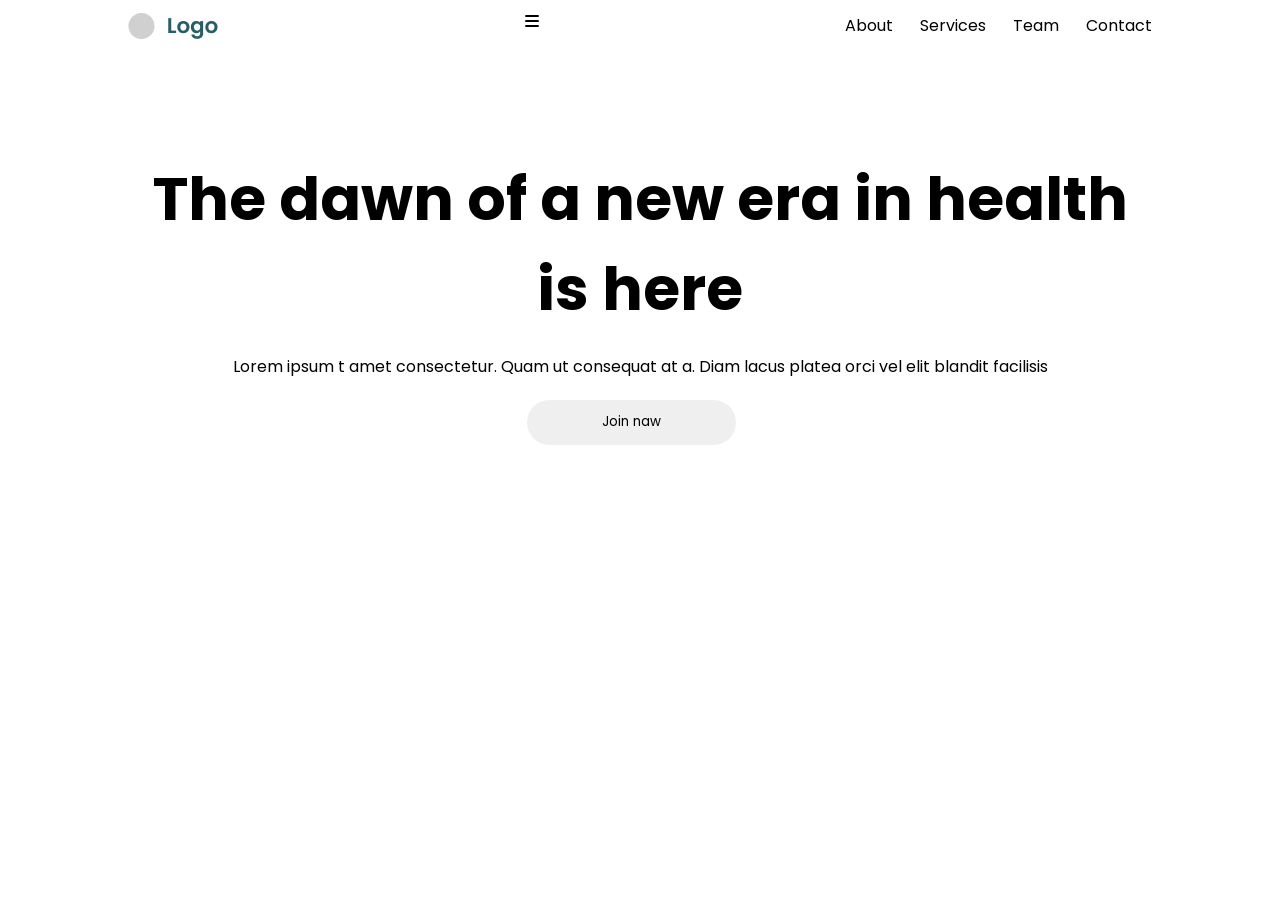
==== task6/index.html @ 7378f709 "Add task8" ====
<!DOCTYPE html>
<html lang="en">
<head>
    <meta charset="UTF-8">
    <meta name="viewport" content="width=device-width, initial-scale=1.0">
    <title>Web-design-summer </title>
    <link rel="icon" href="image/5610944.png">
    <link rel="preconnect" href="https://fonts.googleapis.com">
    <link rel="preconnect" href="https://fonts.gstatic.com" crossorigin>
    <link href="https://fonts.googleapis.com/css2?family=Poppins:ital,wght@0,100;0,200;0,300;0,400;0,500;0,600;0,700;0,800;0,900;1,100;1,200;1,300;1,400;1,500;1,600;1,700;1,800;1,900&display=swap" rel="stylesheet">
    <link rel="stylesheet" href="css/style.css">
    <link rel="stylesheet" href="css/media.css">
    <link rel="stylesheet" href="css/all.min.css">
</head>
<body>
    <nav class="container">
        <div class="d-flex">
            <img src="image/Logo.png" alt="" class="" >
            <i class="fa-solid fa-bars d-none"></i>
            
            <ul class="d-flex w-30 d-none-m">
                <li class="li-nav"><a href="" class="">About</a></li>
                <li class="li-nav"><a href="" class="">Services</a></li>
                <li class="li-nav"><a href="" class="">Team</a></li>
                <li class="li-nav"><a href="" class="">Contact</a></li>
            </ul>
        </div>
    </nav>
    <section class="container">
        <div class="m-big-top-bottom">
            <h1 class="t-center">The dawn of a new era in health is here</h1>
            <p class="t-center m-top-bottom">Lorem ipsum t amet consectetur. Quam ut consequat at a. Diam lacus platea orci vel elit blandit facilisis</p>
            <div class="p-center"><button class="btn">Join naw</button></div>
        </div>
    </section>
    <section class="bg-grey">
        <div class="container">


        </div>
    </section>
    
</body>
</html>
---- task6/css/style.css ----
*{
    margin: 0%;
    padding: 0%;
    box-sizing: border-box;
    border: 0;
    font-family: "Poppins", sans-serif;
}
li{
    list-style: none;
}
a{
    text-decoration: none;
    color: #000;
   
}
nav{
    position: sticky;
    top: 0px;
    padding-bottom: 1%;
    padding-top: 1%
}
h1{
    font-size: 60px;
    
}







.container{
    width: 80%;
    margin: auto;
}
.d-flex{
    display: flex;
    justify-content: space-between;
    flex-wrap: wrap;
   
}
.m-big-top-bottom{
    margin-top: 10%;
    margin-bottom: 10%;
}
.m-top-bottom{
    margin-top: 2%;
    margin-bottom: 2%;
}
.t-center{
    text-align: center;
}
.p-center{
    padding-left: 39%;
}
.d-none{
    display: none;
}





.w-30{
    width: 30%;
}


.bg-grey{
    background-color: gray;
}
.btn{
    padding: 2% 12%;
    border-radius: 50px;
}
---- task6/css/media.css ----
@media (max-width: 884px) {

 
    





















}
@media (max-width: 360px) {
    .d-none-m{
        display: none;
    }
    .d-none{
        display: inline;
    }
    h1{
        font-size: 40px;
    }
   






















}
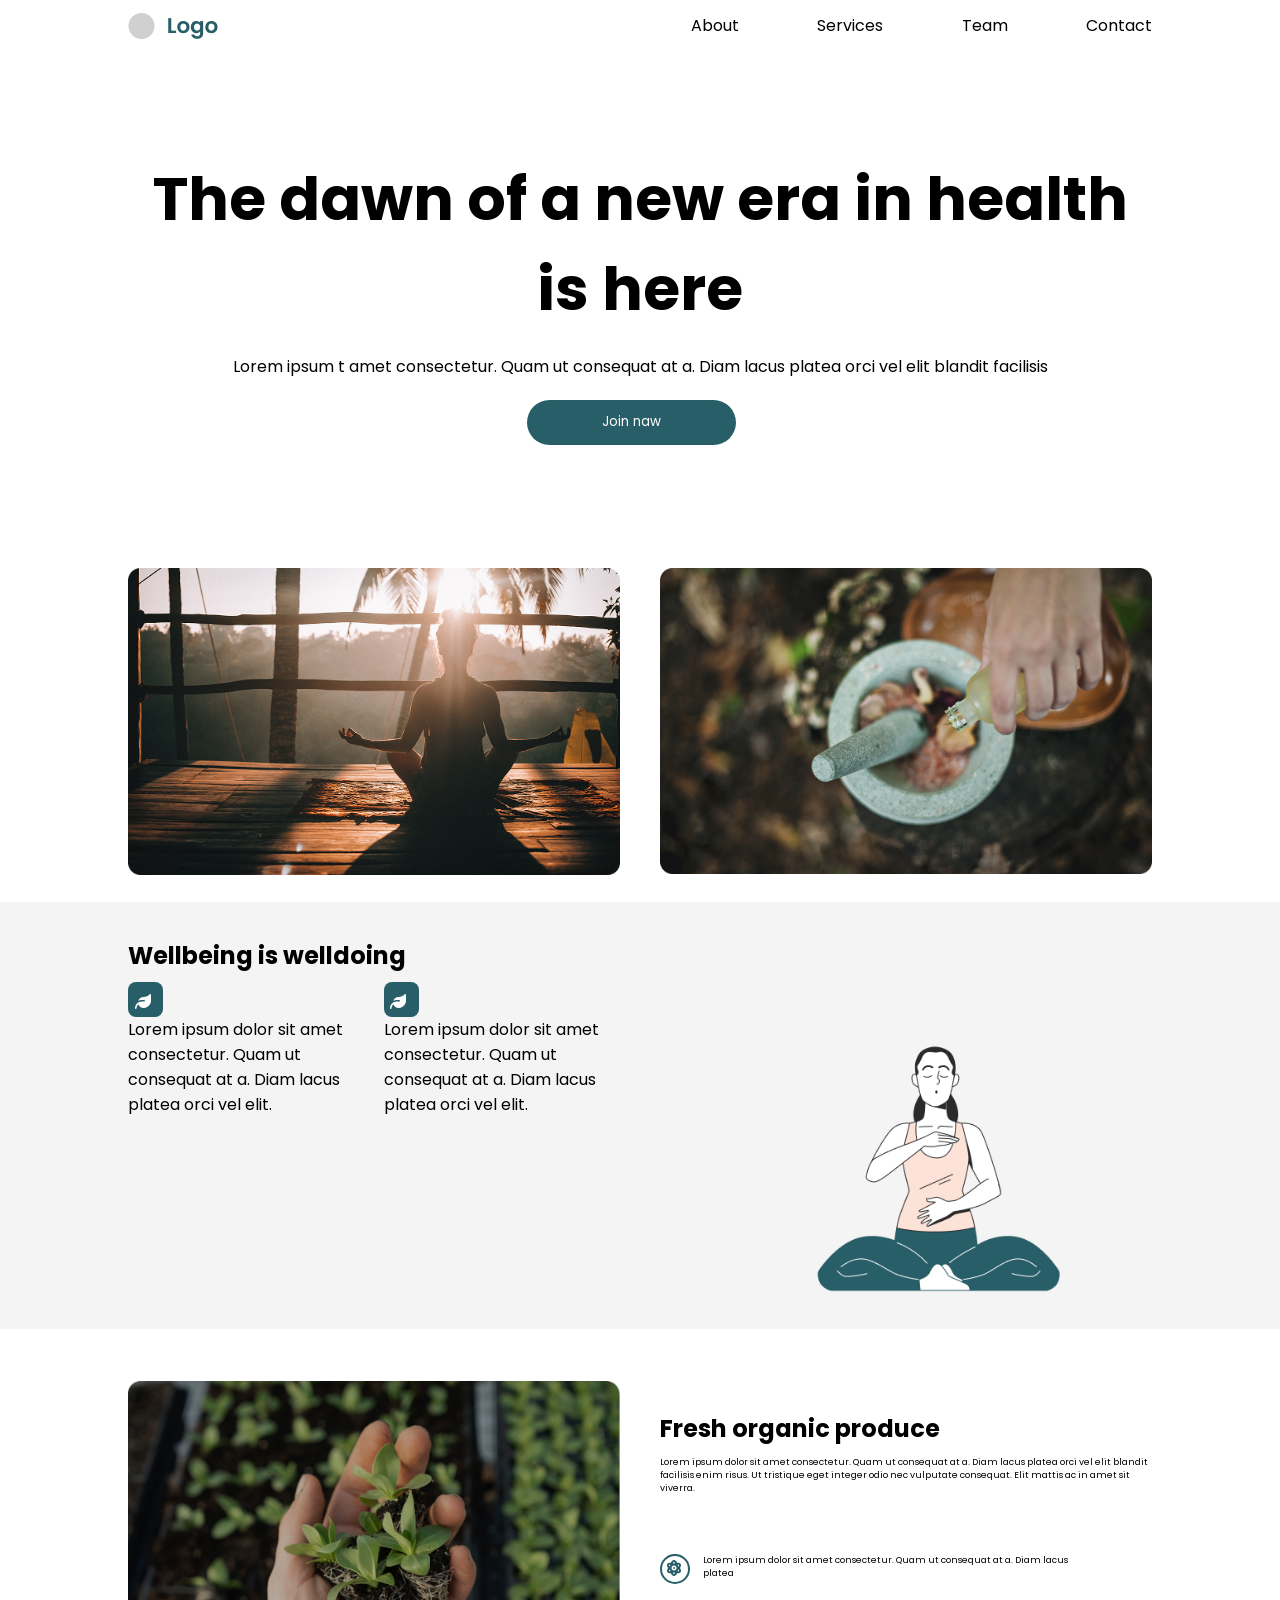
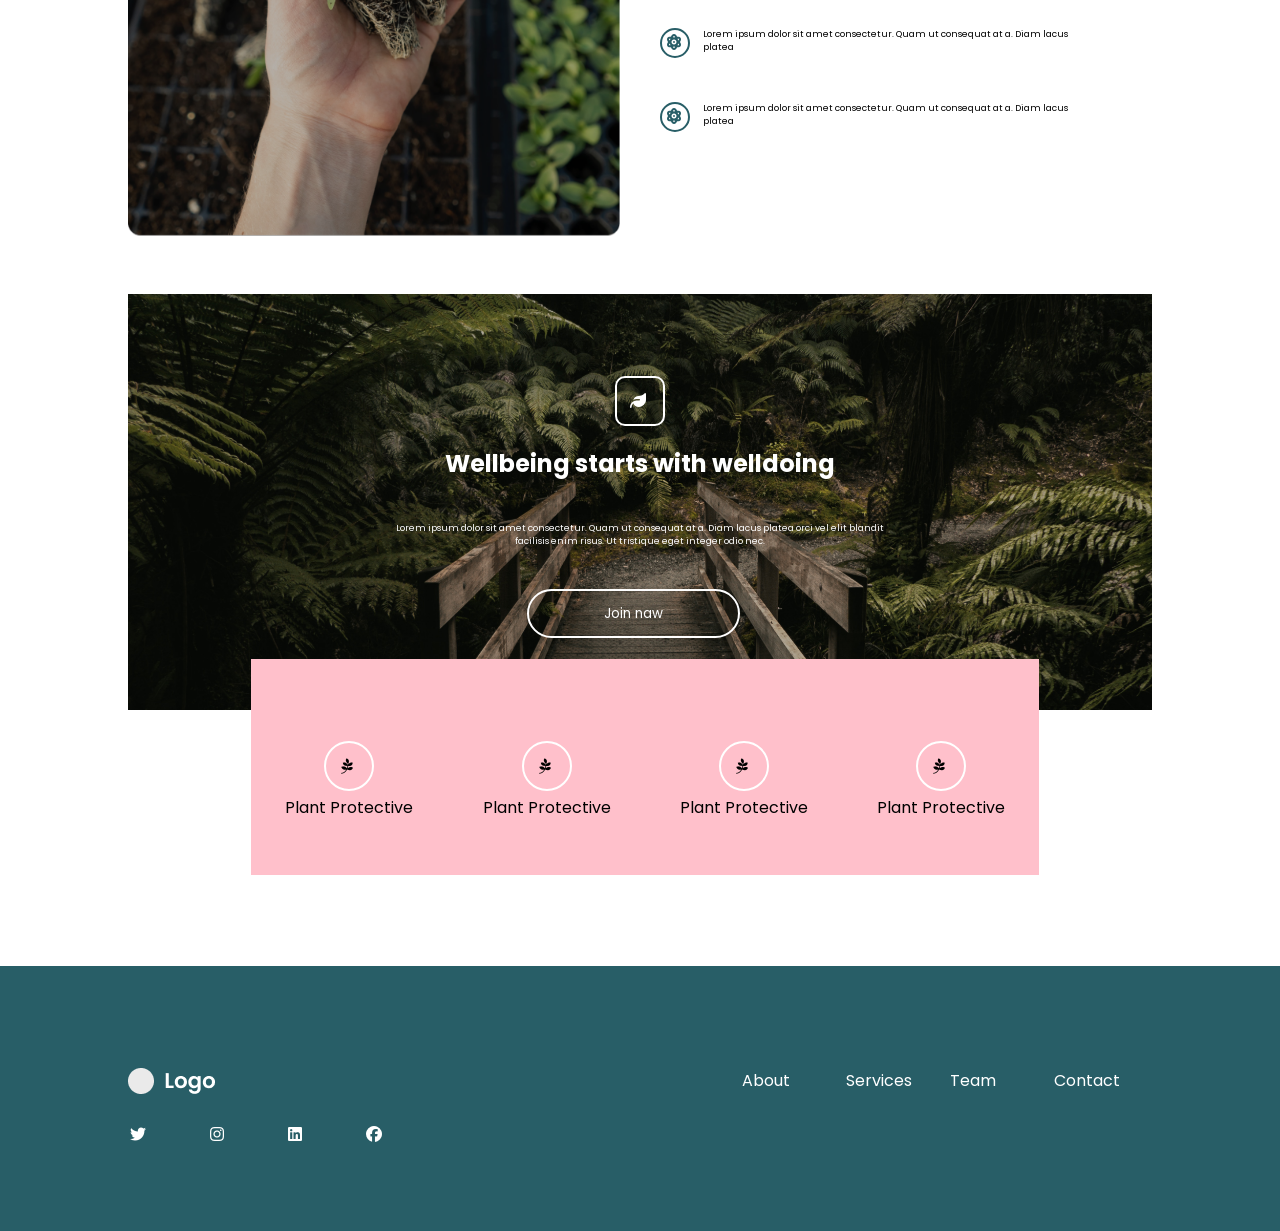
==== commit 6f6609bb: "Update task6 and task8" ====
--- a/task6/index.html
+++ b/task6/index.html
@@ -13,32 +13,137 @@
     <link rel="stylesheet" href="css/all.min.css">
 </head>
 <body>
-    <nav class="container">
+    <nav class="bg-white">
+        <div class="container">
         <div class="d-flex">
             <img src="image/Logo.png" alt="" class="" >
-            <i class="fa-solid fa-bars d-none"></i>
+            <div class="d-none"><i class="fa-solid fa-bars"></i></div>
             
-            <ul class="d-flex w-30 d-none-m">
+            
+            <ul class="d-flex w-45 d-none-media">
                 <li class="li-nav"><a href="" class="">About</a></li>
                 <li class="li-nav"><a href="" class="">Services</a></li>
                 <li class="li-nav"><a href="" class="">Team</a></li>
                 <li class="li-nav"><a href="" class="">Contact</a></li>
             </ul>
         </div>
+        </div>
     </nav>
     <section class="container">
         <div class="m-big-top-bottom">
             <h1 class="t-center">The dawn of a new era in health is here</h1>
             <p class="t-center m-top-bottom">Lorem ipsum t amet consectetur. Quam ut consequat at a. Diam lacus platea orci vel elit blandit facilisis</p>
-            <div class="p-center"><button class="btn">Join naw</button></div>
+            <div class="p-center"><button class="btn bg-green c-white">Join naw</button></div>
+        </div>
+    </section>
+    <section class="container">
+        <div class="d-flex p-tob-bottom">
+            <div class="w-48"><img src="image/jared-rice-xce530fBHrk-unsplash 1.png" alt="" class="w-100"></div>
+            <div class="w-48"><img src="image/katherine-hanlon-mod2s3-qFOc-unsplash 1.png" alt="" class="w-100"></div>
         </div>
     </section>
     <section class="bg-grey">
+        <div class="container d-flex p-tob-bottom">
+            <div class="w-48 w-big-48">
+                <h2 class="p-tob-bottom text-center-media">Wellbeing is welldoing</h2>
+                <div class="d-flex">
+                    <div class="w-48">
+                        <div class="border-leaf bg-green text-center-media">
+                            <i class="fa-solid fa-leaf c-white "></i>
+                        </div>
+                        <p class="text-center-media">Lorem ipsum dolor sit amet consectetur. Quam ut consequat at a. Diam lacus platea orci vel elit.</p>
+                    </div>
+                    <div class="w-48">
+                        <div class="border-leaf bg-green text-center-media">
+                            <i class="fa-solid fa-leaf c-white"></i>
+                        </div>
+                        <p class="text-center-media">Lorem ipsum dolor sit amet consectetur. Quam ut consequat at a. Diam lacus platea orci vel elit.</p>
+                    </div>
+                </div>
+            </div>
+            <div class="w-48 d-none-media d-none-big-media">
+                <img src="image/Illustration.png" alt="" class="w-100">
+
+            </div>
+        </div>
+    </section>
+    <section class="container m-top-bottom p-tob-bottom">
+        <div class="d-flex">
+            <div class="w-48">
+                <img src="image/Group 15.png" alt="" class="w-100">
+            </div>
+            <div class="w-48 p-tob-bottom">
+                <h2 class="p-tob-bottom text-center-media">Fresh organic produce</h2>
+                <p class="p-small">Lorem ipsum dolor sit amet consectetur. Quam ut consequat at a. Diam lacus platea orci vel elit blandit facilisis enim risus. Ut tristique eget integer odio nec vulputate consequat. Elit mattis ac in amet sit viverra.</p>
+                
+                
+                <div class="d-flex">
+                <div class="bg-white text-center-media m-big-top-bottom m-bottom p-tob-bottom d-flex-non-wrap">
+                    <div class="icon-rose w-10"><i class="fa-solid fa-atom c-green"></i></div>
+                    <p class="p-small w-90">Lorem ipsum dolor sit amet consectetur. Quam ut consequat at a. Diam lacus platea</p>
+                </div>
+                <div class="bg-white text-center-media m-bottom p-tob-bottom d-flex-non-wrap">
+                    <div class="icon-rose w-10"><i class="fa-solid fa-atom c-green"></i></div>
+                    <p class="p-small w-90">Lorem ipsum dolor sit amet consectetur. Quam ut consequat at a. Diam lacus platea</p>
+                </div>
+                <div class="bg-white text-center-media m-bottom  p-tob-bottom d-flex-non-wrap">
+                    <div class="icon-rose w-10"><i class="fa-solid fa-atom c-green"></i></div>
+                    <p class="p-small w-90">Lorem ipsum dolor sit amet consectetur. Quam ut consequat at a. Diam lacus platea</p>
+                </div>
+            </div>
+        </div>
+    </section>
+    <section class="container">
+        <div class="bg-img parent">
+            <div class="p-big-tob-bottom">
+                <div class="bg-img-icon">
+                    <i class="fa-solid fa-leaf c-white"></i>
+                </div>
+                <h2 class="p-tob-bottom t-center c-white">Wellbeing starts with welldoing</h2>
+                <p class="p-small t-center m-auto c-white w-48 p-tob-bottom d-none-media">Lorem ipsum dolor sit amet consectetur. Quam ut consequat at a. Diam lacus platea orci vel elit blandit facilisis enim risus. Ut tristique eget integer odio nec.</p>
+                <div class="p-center m-auto p-tob-bottom"><button class="btn btn-border bg-transparent c-white">Join naw</button></div>
+                <div class="bg-pink p-big-tob-bottom d-flex childe">
+                    <div class="w-25">
+                    <div class="bg-img-icon border-radius p-tob-bottom"><i class="fa-brands fa-pagelines"></i></div>
+                    <p class="t-center p-tob-bottom">Plant Protective</p>
+                    </div>
+                    <div class="w-25">
+                    <div class="bg-img-icon border-radius p-tob-bottom"><i class="fa-brands fa-pagelines"></i></div>
+                    <p class="t-center p-tob-bottom">Plant Protective</p>
+                    </div>
+                    <div class="w-25">
+                    <div class="bg-img-icon border-radius p-tob-bottom"><i class="fa-brands fa-pagelines"></i></div>
+                    <p class="t-center p-tob-bottom">Plant Protective</p>
+                    </div>
+                    <div class="w-25">
+                    <div class="bg-img-icon border-radius p-tob-bottom"><i class="fa-brands fa-pagelines"></i></div>
+                    <p class="t-center p-tob-bottom">Plant Protective</p>
+                    </div>
+                </div>
+            </div>
+        </div>
+    </section>
+    <section class="bg-green p-big-tob-bottom m-footer">
         <div class="container">
-
+        <div class="d-flex">
+            <div class="w-45"><img src="image/Logo white.png" alt="" class="" ></div>
+            <ul class="d-flex w-40">
+                <li class="li-nav w-24"><a href="" class="c-white">About</a></li>
+                <li class="li-nav w-24"><a href="" class="c-white">Services</a></li>
+                <li class="li-nav w-24"><a href="" class="c-white">Team</a></li>
+                <li class="li-nav w-24"><a href="" class="c-white">Contact</a></li>
+            </ul>
+        </div>
+        <ul class="d-flex w-25 p-tob-bottom c-white ">
+                <li class="li-nav"><i class="fa-brands fa-twitter"></i></li>
+                <li class="li-nav"><i class="fa-brands fa-instagram"></i></li>
+                <li class="li-nav"><i class="fa-brands fa-linkedin"></i></li>
+                <li class="li-nav"><i class="fa-brands fa-facebook"></i></li>
+            </ul>
 
         </div>
     </section>
+
     
 </body>
 </html>
--- a/task6/css/style.css
+++ b/task6/css/style.css
@@ -16,8 +16,10 @@
 nav{
     position: sticky;
     top: 0px;
+    z-index: 99;
     padding-bottom: 1%;
     padding-top: 1%
+
 }
 h1{
     font-size: 60px;
@@ -40,6 +42,11 @@
     flex-wrap: wrap;
    
 }
+.d-flex-non-wrap{
+    display: flex;
+    justify-content: space-between;
+
+}
 .m-big-top-bottom{
     margin-top: 10%;
     margin-bottom: 10%;
@@ -48,6 +55,21 @@
     margin-top: 2%;
     margin-bottom: 2%;
 }
+.m-bottom{
+    margin-bottom: 5% !important;
+}
+.m-auto{
+    margin: auto;
+}
+.p-big-tob-bottom{
+    padding-top: 8%;
+    padding-bottom: 5%;
+
+}
+.p-tob-bottom{
+    padding-top: 2%;
+    padding-bottom: 2%;
+}
 .t-center{
     text-align: center;
 }
@@ -57,36 +79,126 @@
 .d-none{
     display: none;
 }
-
-
-
-
-
-.w-30{
-    width: 30%;
-}
-
+.w-100{
+    width: 100%;
+}
+.w-24{
+    width: 24%;
+}
+.w-25{
+    width: 25%;
+}
+.w-40{
+    width: 40%;
+}
+.w-48{
+    width: 48%;
+}
+.w-90{
+    width: 90%;
+}
+.w-10{
+    width: 10%;
+}
+
+
+.w-45{
+    width: 45%;
+}
+.border-leaf{
+    width: 35px;
+    aspect-ratio: 1/1;
+    border: 0px solid;
+    border-radius: 8px;
+    padding-top: 3%;
+    padding-left: 2%;
+
+
+}
+.p-small{
+    font-size: 9px;
+}
 
 .bg-grey{
-    background-color: gray;
+    background: #F4F4F4;
+
+}
+.bg-green{
+    background-color:#285E67;
+}
+.c-green{
+    color: #285E67;
+}
+.bg-white{
+    background-color: white;
+}
+.c-white{
+    color: white;
+}
+.c-black{
+    background-color: black;
+}
+.bg-pink{
+    background-color: pink;
+}
+.bg-transparent{
+    background-color: transparent !important;
+}
+.bg-img{
+    width: 100%;
+    background-image: url(../image/6ffa38c75963c1395d4cd22dd87078f89d5c9065.jpg);
+    background-size: cover;
+    background-position: center;
+    background-repeat: no-repeat;
 }
 .btn{
     padding: 2% 12%;
     border-radius: 50px;
-}
-
-
-
-
-
-
-
-
-
-
-
-
-
-
-
-
+
+}
+.btn-border{
+    border: 2px solid white;
+}
+.border-radius{
+    border-radius: 50% !important;
+}
+.icon-rose{
+    width: 30px;
+    aspect-ratio: 1 / 1;
+    border-radius: 50%;
+    border: 2px solid #285E67;
+    padding-left: 2px;
+}
+.bg-img-icon{
+    width: 50px;
+    height: 50px;
+    border: 2px solid white;
+    border-radius: 10px;
+    margin: auto;
+    padding-top: 11px;
+    padding-left: 11px;
+}
+.parent{
+    position: relative;
+}
+.childe{
+    position: absolute;
+    left: 12%;
+    width: 77%;
+    z-index: 1;
+}
+.m-footer{
+    margin-top: 20%;
+}
+
+
+
+
+
+
+
+
+
+
+
+
--- a/task6/css/media.css
+++ b/task6/css/media.css
@@ -1,9 +1,23 @@
 @media (max-width: 884px) {
-
- 
-    
-
-
+    .text-center-media{
+        text-align: center;
+        margin: auto;
+    }
+    .d-none-big-media{
+        display: none;
+    }
+    .w-big-48{
+        width: 100%;
+    }
+    .w-25{
+        width: 50%;
+    }
+    .m-footer{
+        margin-top: 50%;
+    }
+    .w-40{
+        width: 60%;
+    }
 
 
 
@@ -25,7 +39,7 @@
 
 }
 @media (max-width: 360px) {
-    .d-none-m{
+    .d-none-media{
         display: none;
     }
     .d-none{
@@ -34,10 +48,24 @@
     h1{
         font-size: 40px;
     }
-   
-
-
-
+    .w-48{
+        width: 100%;
+    }
+    .text-center-media{
+        text-align: center;
+    }
+    .w-25{
+        width: 100%;
+    }
+    .m-footer{
+        margin-top: 120%;
+    }
+    .w-40{
+        width: 100%;
+    }
+    .w-24{
+        width: 50% ;
+    }
 
 
 
